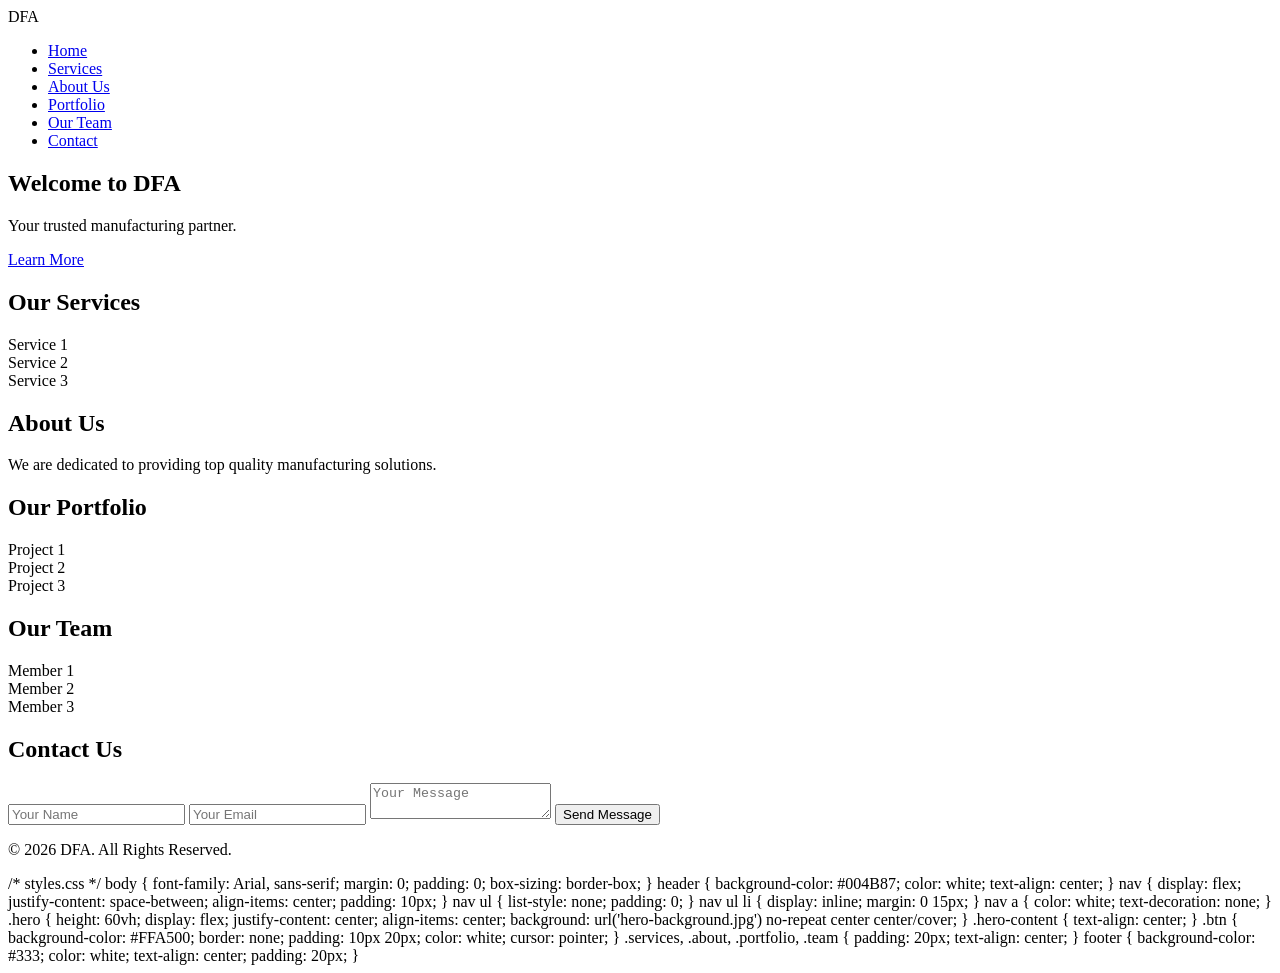
==== index.html @ 6124dcbf "Create landing page for DFA" ====
<!DOCTYPE html>
<html lang="en">
<head>
    <meta charset="UTF-8">
    <meta name="viewport" content="width=device-width, initial-scale=1.0">
    <title>DFA - Dhyan Fazar Alfiana</title>
    <link rel="stylesheet" href="styles.css">
    <script src="script.js" defer></script>
</head>
<body>
    <header>
        <nav>
            <div class="logo">DFA</div>
            <ul>
                <li><a href="#hero">Home</a></li>
                <li><a href="#services">Services</a></li>
                <li><a href="#about">About Us</a></li>
                <li><a href="#portfolio">Portfolio</a></li>
                <li><a href="#team">Our Team</a></li>
                <li><a href="#contact">Contact</a></li>
            </ul>
        </nav>
        <section class="hero" id="hero">
            <div class="hero-content">
                <h1>Welcome to DFA</h1>
                <p>Your trusted manufacturing partner.</p>
                <a href="#services" class="btn">Learn More</a>
            </div>
        </section>
    </header>

    <main>
        <section class="services" id="services">
            <h2>Our Services</h2>
            <div class="service-list">
                <div class="service-item">Service 1</div>
                <div class="service-item">Service 2</div>
                <div class="service-item">Service 3</div>
            </div>
        </section>

        <section class="about" id="about">
            <h2>About Us</h2>
            <p>We are dedicated to providing top quality manufacturing solutions.</p>
        </section>

        <section class="portfolio" id="portfolio">
            <h2>Our Portfolio</h2>
            <div class="portfolio-gallery">
                <div class="portfolio-item">Project 1</div>
                <div class="portfolio-item">Project 2</div>
                <div class="portfolio-item">Project 3</div>
            </div>
        </section>

        <section class="team" id="team">
            <h2>Our Team</h2>
            <div class="team-list">
                <div class="team-member">Member 1</div>
                <div class="team-member">Member 2</div>
                <div class="team-member">Member 3</div>
            </div>
        </section>
    </main>

    <footer id="contact">
        <h2>Contact Us</h2>
        <form>
            <input type="text" placeholder="Your Name" required>
            <input type="email" placeholder="Your Email" required>
            <textarea placeholder="Your Message" required></textarea>
            <button type="submit" class="btn">Send Message</button>
        </form>
        <p>&copy; 2026 DFA. All Rights Reserved.</p>
    </footer>
</body>
</html>

/* styles.css */
body {
    font-family: Arial, sans-serif;
    margin: 0;
    padding: 0;
    box-sizing: border-box;
}

header {
    background-color: #004B87;
    color: white;
    text-align: center;
}

nav {
    display: flex;
    justify-content: space-between;
    align-items: center;
    padding: 10px;
}

nav ul {
    list-style: none;
    padding: 0;
}

nav ul li {
    display: inline;
    margin: 0 15px;
}

nav a {
    color: white;
    text-decoration: none;
}

.hero {
    height: 60vh;
    display: flex;
    justify-content: center;
    align-items: center;
    background: url('hero-background.jpg') no-repeat center center/cover;
}

.hero-content {
    text-align: center;
}

.btn {
    background-color: #FFA500;
    border: none;
    padding: 10px 20px;
    color: white;
    cursor: pointer;
}

.services, .about, .portfolio, .team {
    padding: 20px;
    text-align: center;
}

footer {
    background-color: #333;
    color: white;
    text-align: center;
    padding: 20px;
}
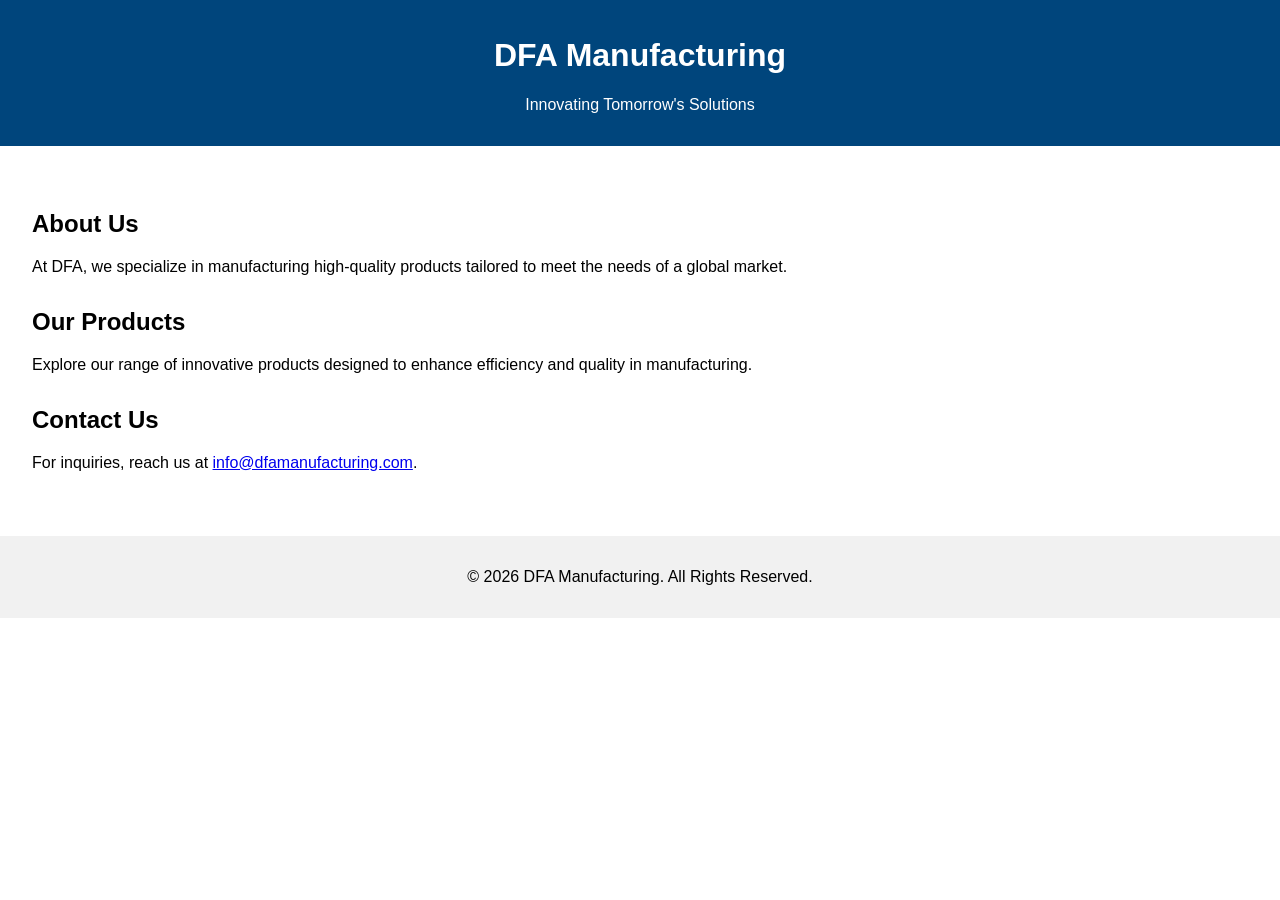
==== commit 4f8b4516: "Replace index.html with a modern landing page for DFA manufacturing company" ====
--- a/index.html
+++ b/index.html
@@ -3,143 +3,56 @@
 <head>
     <meta charset="UTF-8">
     <meta name="viewport" content="width=device-width, initial-scale=1.0">
-    <title>DFA - Dhyan Fazar Alfiana</title>
+    <title>DFA Manufacturing - Innovating Tomorrow</title>
     <link rel="stylesheet" href="styles.css">
-    <script src="script.js" defer></script>
+    <script src="scripts.js" defer></script>
+    <style>
+        body {
+            font-family: 'Arial', sans-serif;
+            margin: 0;
+            padding: 0;
+            box-sizing: border-box;
+        }
+        header {
+            background-color: #00457c;
+            color: white;
+            padding: 1rem;
+            text-align: center;
+        }
+        main {
+            padding: 2rem;
+        }
+        section {
+            margin: 2rem 0;
+        }
+        footer {
+            text-align: center;
+            padding: 1rem;
+            background-color: #f1f1f1;
+        }
+    </style>
 </head>
 <body>
     <header>
-        <nav>
-            <div class="logo">DFA</div>
-            <ul>
-                <li><a href="#hero">Home</a></li>
-                <li><a href="#services">Services</a></li>
-                <li><a href="#about">About Us</a></li>
-                <li><a href="#portfolio">Portfolio</a></li>
-                <li><a href="#team">Our Team</a></li>
-                <li><a href="#contact">Contact</a></li>
-            </ul>
-        </nav>
-        <section class="hero" id="hero">
-            <div class="hero-content">
-                <h1>Welcome to DFA</h1>
-                <p>Your trusted manufacturing partner.</p>
-                <a href="#services" class="btn">Learn More</a>
-            </div>
+        <h1>DFA Manufacturing</h1>
+        <p>Innovating Tomorrow's Solutions</p>
+    </header>
+    <main>
+        <section>
+            <h2>About Us</h2>
+            <p>At DFA, we specialize in manufacturing high-quality products tailored to meet the needs of a global market.</p>
         </section>
-    </header>
-
-    <main>
-        <section class="services" id="services">
-            <h2>Our Services</h2>
-            <div class="service-list">
-                <div class="service-item">Service 1</div>
-                <div class="service-item">Service 2</div>
-                <div class="service-item">Service 3</div>
-            </div>
+        <section>
+            <h2>Our Products</h2>
+            <p>Explore our range of innovative products designed to enhance efficiency and quality in manufacturing.</p>
         </section>
-
-        <section class="about" id="about">
-            <h2>About Us</h2>
-            <p>We are dedicated to providing top quality manufacturing solutions.</p>
-        </section>
-
-        <section class="portfolio" id="portfolio">
-            <h2>Our Portfolio</h2>
-            <div class="portfolio-gallery">
-                <div class="portfolio-item">Project 1</div>
-                <div class="portfolio-item">Project 2</div>
-                <div class="portfolio-item">Project 3</div>
-            </div>
-        </section>
-
-        <section class="team" id="team">
-            <h2>Our Team</h2>
-            <div class="team-list">
-                <div class="team-member">Member 1</div>
-                <div class="team-member">Member 2</div>
-                <div class="team-member">Member 3</div>
-            </div>
+        <section>
+            <h2>Contact Us</h2>
+            <p>For inquiries, reach us at <a href="mailto:info@dfamanufacturing.com">info@dfamanufacturing.com</a>.</p>
         </section>
     </main>
-
-    <footer id="contact">
-        <h2>Contact Us</h2>
-        <form>
-            <input type="text" placeholder="Your Name" required>
-            <input type="email" placeholder="Your Email" required>
-            <textarea placeholder="Your Message" required></textarea>
-            <button type="submit" class="btn">Send Message</button>
-        </form>
-        <p>&copy; 2026 DFA. All Rights Reserved.</p>
+    <footer>
+        <p>&copy; 2026 DFA Manufacturing. All Rights Reserved.</p>
     </footer>
 </body>
 </html>
-
-/* styles.css */
-body {
-    font-family: Arial, sans-serif;
-    margin: 0;
-    padding: 0;
-    box-sizing: border-box;
-}
-
-header {
-    background-color: #004B87;
-    color: white;
-    text-align: center;
-}
-
-nav {
-    display: flex;
-    justify-content: space-between;
-    align-items: center;
-    padding: 10px;
-}
-
-nav ul {
-    list-style: none;
-    padding: 0;
-}
-
-nav ul li {
-    display: inline;
-    margin: 0 15px;
-}
-
-nav a {
-    color: white;
-    text-decoration: none;
-}
-
-.hero {
-    height: 60vh;
-    display: flex;
-    justify-content: center;
-    align-items: center;
-    background: url('hero-background.jpg') no-repeat center center/cover;
-}
-
-.hero-content {
-    text-align: center;
-}
-
-.btn {
-    background-color: #FFA500;
-    border: none;
-    padding: 10px 20px;
-    color: white;
-    cursor: pointer;
-}
-
-.services, .about, .portfolio, .team {
-    padding: 20px;
-    text-align: center;
-}
-
-footer {
-    background-color: #333;
-    color: white;
-    text-align: center;
-    padding: 20px;
-}
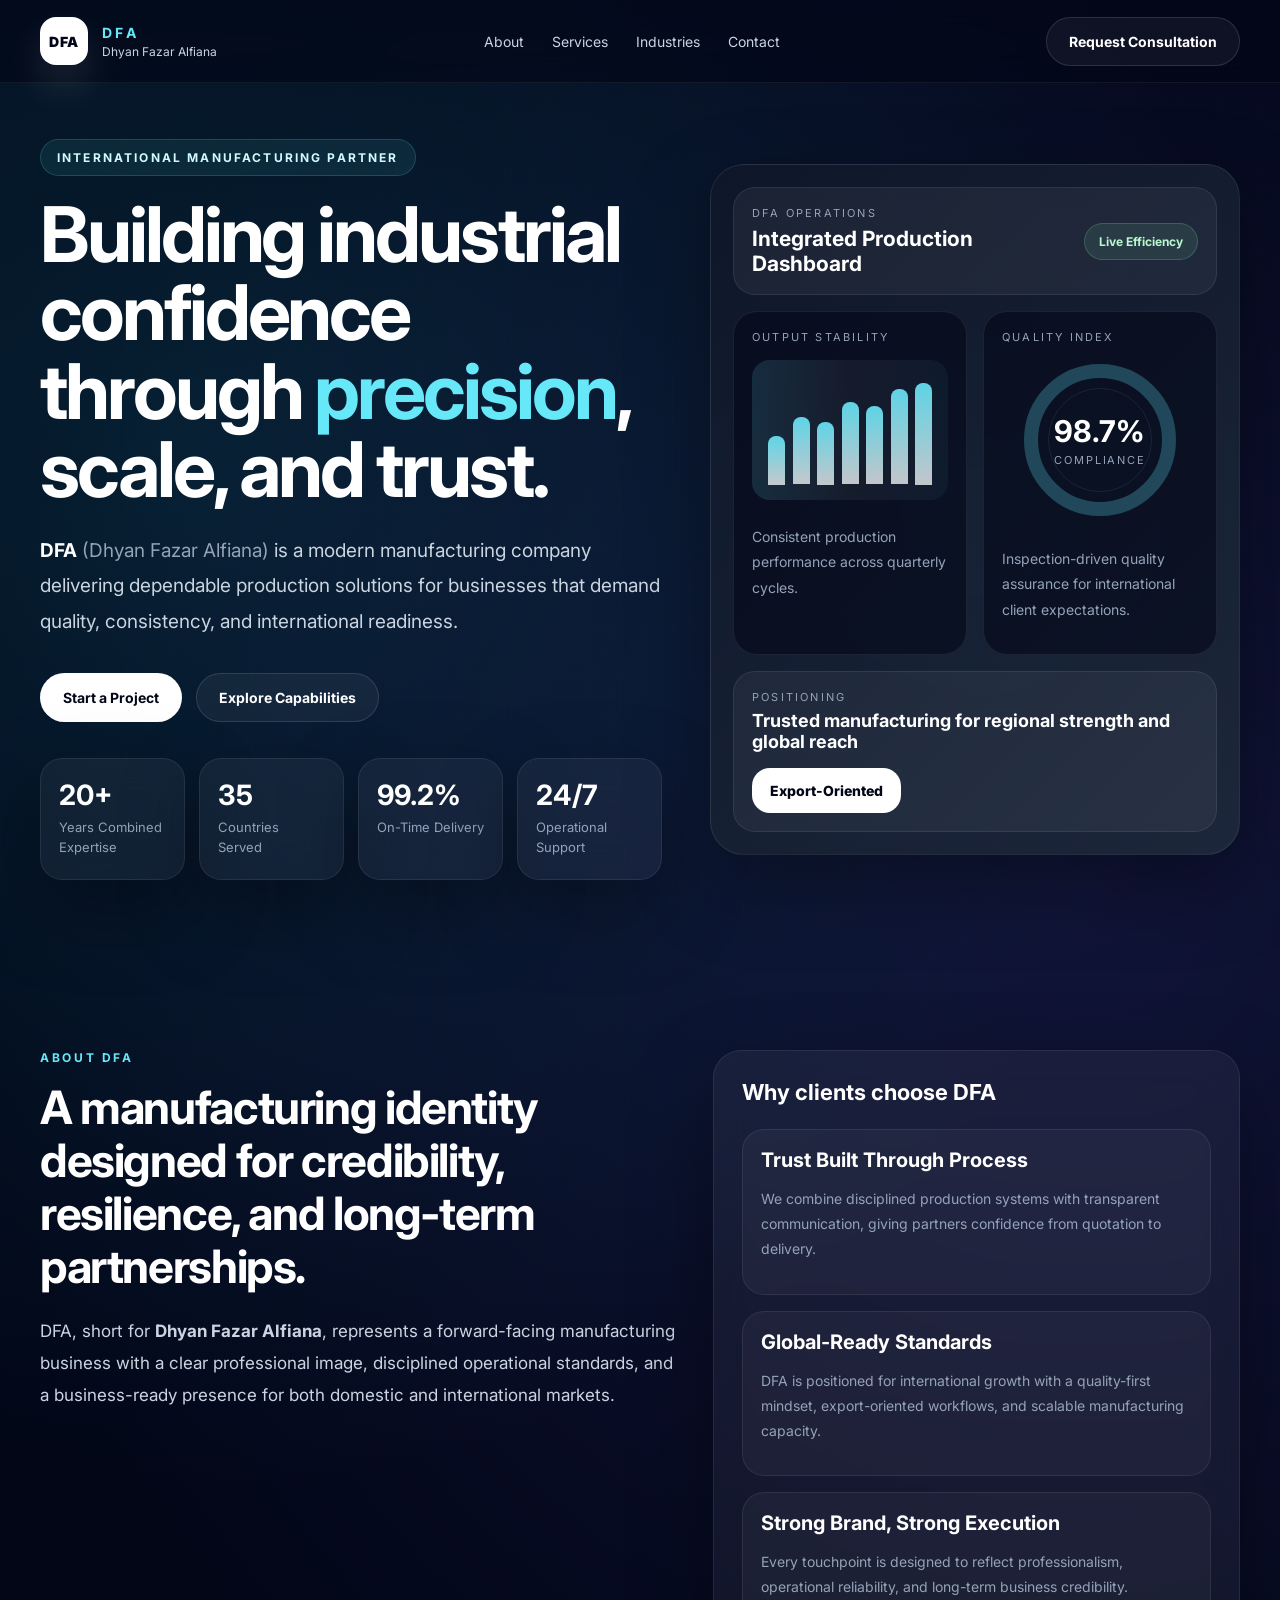
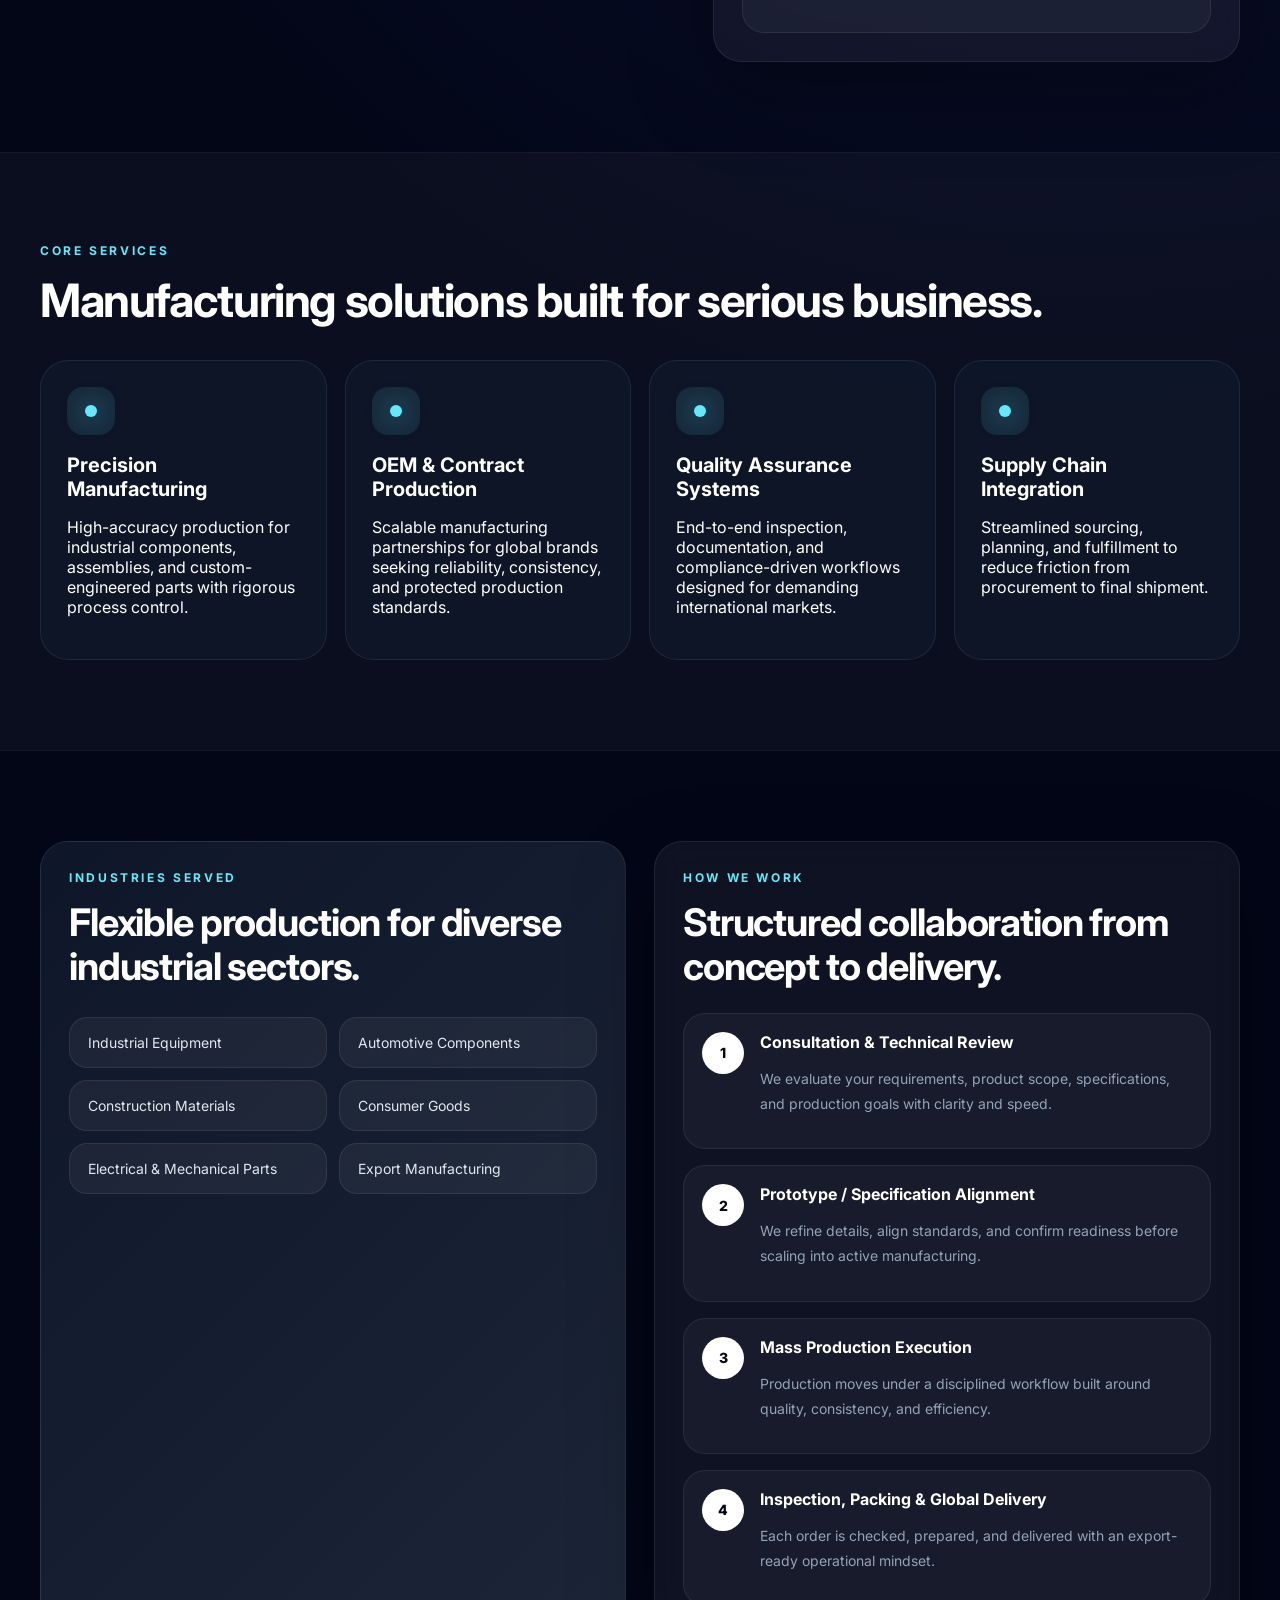
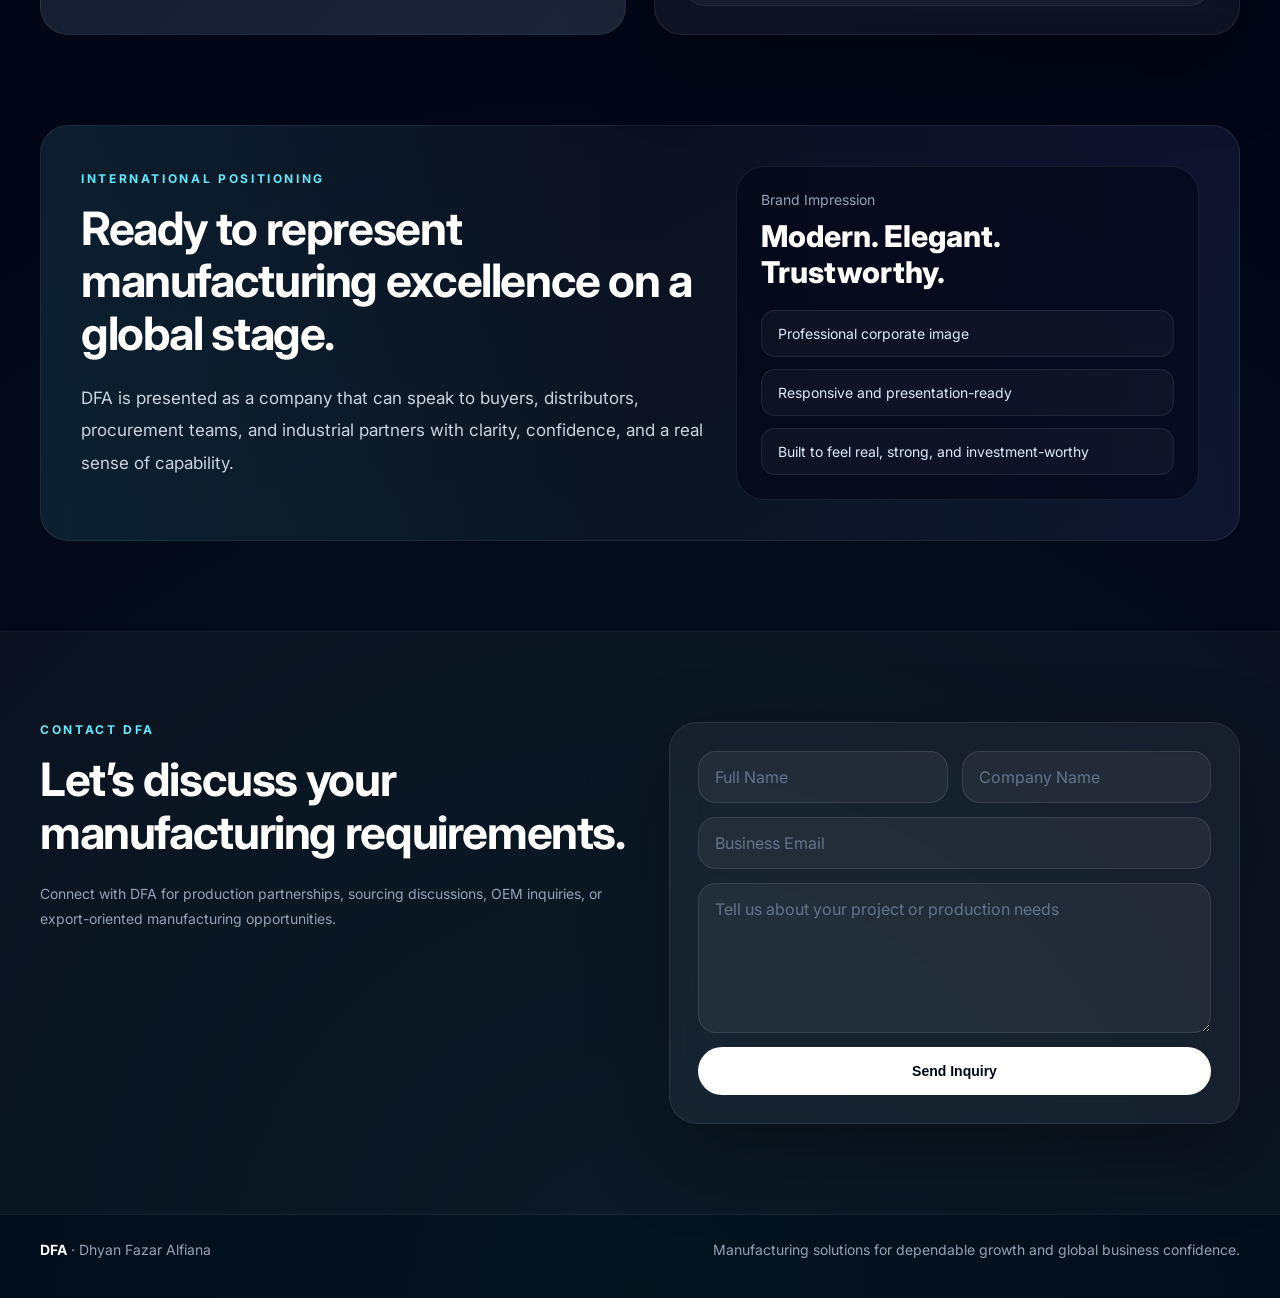
==== commit b99a42d0: "Create index.html for DFA website Add a complete HTML template for the DFA website with styling and " ====
--- a/index.html
+++ b/index.html
@@ -1,58 +1,1008 @@
 <!DOCTYPE html>
 <html lang="en">
 <head>
-    <meta charset="UTF-8">
-    <meta name="viewport" content="width=device-width, initial-scale=1.0">
-    <title>DFA Manufacturing - Innovating Tomorrow</title>
-    <link rel="stylesheet" href="styles.css">
-    <script src="scripts.js" defer></script>
-    <style>
-        body {
-            font-family: 'Arial', sans-serif;
-            margin: 0;
-            padding: 0;
-            box-sizing: border-box;
-        }
-        header {
-            background-color: #00457c;
-            color: white;
-            padding: 1rem;
-            text-align: center;
-        }
-        main {
-            padding: 2rem;
-        }
-        section {
-            margin: 2rem 0;
-        }
-        footer {
-            text-align: center;
-            padding: 1rem;
-            background-color: #f1f1f1;
-        }
-    </style>
+  <meta charset="UTF-8" />
+  <meta name="viewport" content="width=device-width, initial-scale=1.0" />
+  <title>DFA | Dhyan Fazar Alfiana</title>
+  <meta name="description" content="DFA (Dhyan Fazar Alfiana) is a modern manufacturing company delivering reliable, scalable, and international-ready production solutions." />
+  <link rel="preconnect" href="https://fonts.googleapis.com">
+  <link rel="preconnect" href="https://fonts.gstatic.com" crossorigin>
+  <link href="https://fonts.googleapis.com/css2?family=Inter:wght@400;500;600;700;800;900&display=swap" rel="stylesheet">
+  <style>
+    :root {
+      --bg: #020617;
+      --bg-soft: #0f172a;
+      --panel: rgba(255,255,255,0.05);
+      --panel-strong: rgba(255,255,255,0.08);
+      --line: rgba(255,255,255,0.10);
+      --text: #ffffff;
+      --muted: #94a3b8;
+      --muted-2: #cbd5e1;
+      --brand: #67e8f9;
+      --brand-soft: rgba(103, 232, 249, 0.12);
+      --success: #86efac;
+      --shadow: 0 30px 80px rgba(0,0,0,0.35);
+      --radius: 28px;
+      --radius-sm: 18px;
+      --container: 1200px;
+    }
+
+    * { box-sizing: border-box; }
+    html { scroll-behavior: smooth; }
+    body {
+      margin: 0;
+      font-family: 'Inter', sans-serif;
+      background:
+        radial-gradient(circle at 15% 10%, rgba(34,211,238,0.12), transparent 25%),
+        radial-gradient(circle at 85% 20%, rgba(99,102,241,0.15), transparent 30%),
+        radial-gradient(circle at 50% 100%, rgba(16,185,129,0.08), transparent 30%),
+        var(--bg);
+      color: var(--text);
+      overflow-x: hidden;
+    }
+
+    body::before {
+      content: "";
+      position: fixed;
+      inset: 0;
+      background-image:
+        linear-gradient(rgba(255,255,255,0.04) 1px, transparent 1px),
+        linear-gradient(90deg, rgba(255,255,255,0.04) 1px, transparent 1px);
+      background-size: 42px 42px;
+      opacity: 0.25;
+      pointer-events: none;
+      z-index: 0;
+    }
+
+    a { color: inherit; text-decoration: none; }
+    img { max-width: 100%; display: block; }
+
+    .container {
+      width: min(100% - 32px, var(--container));
+      margin: 0 auto;
+      position: relative;
+      z-index: 1;
+    }
+
+    .glass {
+      background: var(--panel);
+      backdrop-filter: blur(18px);
+      -webkit-backdrop-filter: blur(18px);
+      border: 1px solid rgba(255,255,255,0.08);
+      box-shadow: var(--shadow);
+    }
+
+    .section { padding: 90px 0; }
+    .tag {
+      display: inline-flex;
+      align-items: center;
+      gap: 10px;
+      padding: 10px 16px;
+      border-radius: 999px;
+      border: 1px solid rgba(103,232,249,0.18);
+      background: rgba(103,232,249,0.08);
+      color: #cffafe;
+      font-size: 12px;
+      font-weight: 700;
+      letter-spacing: 0.18em;
+      text-transform: uppercase;
+    }
+
+    .eyebrow {
+      color: var(--brand);
+      font-size: 12px;
+      font-weight: 700;
+      letter-spacing: 0.22em;
+      text-transform: uppercase;
+      margin-bottom: 16px;
+    }
+
+    .muted { color: var(--muted); }
+    .muted-light { color: var(--muted-2); }
+
+    .btn-row {
+      display: flex;
+      gap: 14px;
+      flex-wrap: wrap;
+      margin-top: 34px;
+    }
+
+    .btn {
+      display: inline-flex;
+      justify-content: center;
+      align-items: center;
+      gap: 10px;
+      padding: 15px 22px;
+      border-radius: 999px;
+      font-size: 14px;
+      font-weight: 700;
+      transition: 0.3s ease;
+      border: 1px solid transparent;
+    }
+
+    .btn-primary {
+      background: #ffffff;
+      color: #020617;
+    }
+
+    .btn-primary:hover {
+      transform: translateY(-2px);
+      box-shadow: 0 16px 40px rgba(255,255,255,0.12);
+    }
+
+    .btn-secondary {
+      background: rgba(255,255,255,0.05);
+      border-color: rgba(255,255,255,0.12);
+      color: #ffffff;
+    }
+
+    .btn-secondary:hover {
+      background: rgba(255,255,255,0.10);
+      transform: translateY(-2px);
+    }
+
+    .site-header {
+      position: sticky;
+      top: 0;
+      z-index: 50;
+      backdrop-filter: blur(16px);
+      -webkit-backdrop-filter: blur(16px);
+      background: rgba(2, 6, 23, 0.6);
+      border-bottom: 1px solid rgba(255,255,255,0.06);
+    }
+
+    .nav-wrap {
+      display: flex;
+      align-items: center;
+      justify-content: space-between;
+      gap: 20px;
+      min-height: 82px;
+    }
+
+    .brand {
+      display: flex;
+      align-items: center;
+      gap: 14px;
+    }
+
+    .brand-mark {
+      width: 48px;
+      height: 48px;
+      border-radius: 16px;
+      background: #ffffff;
+      color: #020617;
+      display: grid;
+      place-items: center;
+      font-size: 14px;
+      font-weight: 900;
+      letter-spacing: 0.06em;
+      box-shadow: 0 20px 40px rgba(255,255,255,0.12);
+    }
+
+    .brand-text strong {
+      display: block;
+      font-size: 14px;
+      letter-spacing: 0.24em;
+      color: var(--brand);
+    }
+
+    .brand-text span {
+      display: block;
+      margin-top: 3px;
+      color: var(--muted-2);
+      font-size: 12px;
+    }
+
+    .nav-links {
+      display: flex;
+      align-items: center;
+      gap: 28px;
+      color: var(--muted-2);
+      font-size: 14px;
+    }
+
+    .nav-links a:hover { color: #ffffff; }
+
+    .hero {
+      padding: 56px 0 80px;
+    }
+
+    .hero-grid {
+      display: grid;
+      grid-template-columns: 1.08fr 0.92fr;
+      gap: 48px;
+      align-items: center;
+    }
+
+    .hero h1 {
+      font-size: clamp(42px, 6vw, 78px);
+      line-height: 1.02;
+      margin: 20px 0 0;
+      max-width: 760px;
+      letter-spacing: -0.04em;
+    }
+
+    .hero h1 .accent { color: var(--brand); }
+
+    .hero p {
+      max-width: 720px;
+      color: var(--muted-2);
+      font-size: 19px;
+      line-height: 1.85;
+      margin-top: 24px;
+    }
+
+    .hero p strong { color: #ffffff; }
+
+    .stats {
+      display: grid;
+      grid-template-columns: repeat(4, 1fr);
+      gap: 14px;
+      margin-top: 36px;
+    }
+
+    .stat-card {
+      padding: 22px 18px;
+      border-radius: 22px;
+    }
+
+    .stat-card h3 {
+      margin: 0;
+      font-size: 28px;
+      line-height: 1;
+    }
+
+    .stat-card p {
+      margin: 8px 0 0;
+      font-size: 13px;
+      line-height: 1.55;
+      color: var(--muted);
+    }
+
+    .visual-shell {
+      position: relative;
+      animation: floatY 7s ease-in-out infinite;
+    }
+
+    .visual-shell::before {
+      content: "";
+      position: absolute;
+      inset: -18px;
+      border-radius: 38px;
+      background: radial-gradient(circle at center, rgba(103,232,249,0.18), transparent 60%);
+      filter: blur(18px);
+      z-index: -1;
+    }
+
+    .dashboard {
+      padding: 22px;
+      border-radius: 34px;
+      background: linear-gradient(135deg, rgba(15,23,42,0.95), rgba(30,41,59,0.92));
+      border: 1px solid rgba(255,255,255,0.08);
+      box-shadow: var(--shadow);
+    }
+
+    .dash-head, .dash-bottom {
+      border: 1px solid rgba(255,255,255,0.08);
+      background: rgba(255,255,255,0.05);
+      border-radius: 22px;
+    }
+
+    .dash-head {
+      padding: 18px;
+      display: flex;
+      justify-content: space-between;
+      gap: 16px;
+      align-items: center;
+      margin-bottom: 16px;
+    }
+
+    .dash-label {
+      font-size: 11px;
+      text-transform: uppercase;
+      letter-spacing: 0.20em;
+      color: var(--muted);
+      margin-bottom: 6px;
+    }
+
+    .dash-title {
+      font-size: 21px;
+      font-weight: 700;
+    }
+
+    .live-pill {
+      white-space: nowrap;
+      padding: 10px 14px;
+      border-radius: 999px;
+      background: rgba(134,239,172,0.10);
+      border: 1px solid rgba(134,239,172,0.20);
+      color: #bbf7d0;
+      font-size: 12px;
+      font-weight: 700;
+    }
+
+    .dash-grid {
+      display: grid;
+      grid-template-columns: 1fr 1fr;
+      gap: 16px;
+    }
+
+    .panel {
+      border-radius: 24px;
+      border: 1px solid rgba(255,255,255,0.08);
+      background: rgba(2,6,23,0.55);
+      padding: 18px;
+    }
+
+    .chart {
+      height: 140px;
+      border-radius: 18px;
+      background: linear-gradient(90deg, rgba(103,232,249,0.14), rgba(255,255,255,0.05), rgba(103,232,249,0.05));
+      display: flex;
+      align-items: end;
+      gap: 8px;
+      padding: 16px;
+      margin-top: 16px;
+    }
+
+    .bar {
+      flex: 1;
+      border-radius: 8px 8px 0 0;
+      background: linear-gradient(to top, rgba(255,255,255,0.75), rgba(103,232,249,0.9));
+      animation: rise 1.2s ease both;
+    }
+
+    .ring-wrap {
+      display: grid;
+      place-items: center;
+      padding: 14px 0 6px;
+    }
+
+    .ring {
+      width: 152px;
+      height: 152px;
+      border-radius: 50%;
+      border: 14px solid rgba(103,232,249,0.26);
+      position: relative;
+      display: grid;
+      place-items: center;
+    }
+
+    .ring::before {
+      content: "";
+      position: absolute;
+      inset: 10px;
+      border-radius: 50%;
+      border: 1px solid rgba(255,255,255,0.08);
+    }
+
+    .ring strong {
+      display: block;
+      font-size: 30px;
+    }
+
+    .ring span {
+      display: block;
+      margin-top: 4px;
+      text-align: center;
+      font-size: 11px;
+      letter-spacing: 0.18em;
+      text-transform: uppercase;
+      color: var(--muted);
+    }
+
+    .panel p, .dash-bottom p, .card p, .process-item p, .contact-copy p {
+      color: var(--muted);
+      line-height: 1.8;
+      font-size: 14px;
+    }
+
+    .dash-bottom {
+      margin-top: 16px;
+      padding: 18px;
+      display: flex;
+      justify-content: space-between;
+      gap: 16px;
+      align-items: center;
+      flex-wrap: wrap;
+    }
+
+    .export-pill {
+      padding: 14px 18px;
+      border-radius: 18px;
+      background: #ffffff;
+      color: #020617;
+      font-weight: 800;
+      font-size: 14px;
+    }
+
+    .grid-2 {
+      display: grid;
+      grid-template-columns: 1.1fr 0.9fr;
+      gap: 28px;
+    }
+
+    h2 {
+      margin: 0;
+      font-size: clamp(30px, 4vw, 46px);
+      line-height: 1.15;
+      letter-spacing: -0.03em;
+    }
+
+    .lead {
+      margin-top: 22px;
+      color: var(--muted-2);
+      line-height: 1.9;
+      font-size: 17px;
+      max-width: 760px;
+    }
+
+    .card {
+      padding: 28px;
+      border-radius: var(--radius);
+    }
+
+    .value-stack, .process-list {
+      display: grid;
+      gap: 16px;
+      margin-top: 24px;
+    }
+
+    .value-item, .process-item {
+      border-radius: 22px;
+      border: 1px solid rgba(255,255,255,0.08);
+      background: rgba(255,255,255,0.04);
+      padding: 18px;
+    }
+
+    .value-item h3, .service-card h3 {
+      margin: 0;
+      font-size: 20px;
+    }
+
+    .services-grid {
+      display: grid;
+      grid-template-columns: repeat(4, 1fr);
+      gap: 18px;
+      margin-top: 34px;
+    }
+
+    .service-card {
+      border-radius: var(--radius);
+      border: 1px solid rgba(255,255,255,0.08);
+      background: rgba(15,23,42,0.84);
+      padding: 26px;
+      transition: 0.3s ease;
+    }
+
+    .service-card:hover {
+      transform: translateY(-6px);
+      border-color: rgba(103,232,249,0.28);
+      background: rgba(15,23,42,0.96);
+    }
+
+    .icon-dot {
+      width: 48px;
+      height: 48px;
+      border-radius: 16px;
+      display: grid;
+      place-items: center;
+      background: rgba(103,232,249,0.10);
+      margin-bottom: 18px;
+    }
+
+    .icon-dot span {
+      width: 12px;
+      height: 12px;
+      border-radius: 50%;
+      background: var(--brand);
+      display: block;
+      box-shadow: 0 0 22px rgba(103,232,249,0.55);
+    }
+
+    .industries-grid {
+      display: grid;
+      grid-template-columns: 1fr 1fr;
+      gap: 28px;
+    }
+
+    .industry-list {
+      display: grid;
+      grid-template-columns: 1fr 1fr;
+      gap: 12px;
+      margin-top: 28px;
+    }
+
+    .industry-item {
+      padding: 16px 18px;
+      border-radius: 18px;
+      border: 1px solid rgba(255,255,255,0.08);
+      background: rgba(255,255,255,0.05);
+      color: #e2e8f0;
+      font-size: 14px;
+    }
+
+    .process-item {
+      display: flex;
+      gap: 16px;
+      align-items: flex-start;
+    }
+
+    .process-number {
+      width: 42px;
+      height: 42px;
+      border-radius: 999px;
+      background: #ffffff;
+      color: #020617;
+      display: grid;
+      place-items: center;
+      font-size: 14px;
+      font-weight: 800;
+      flex: 0 0 auto;
+    }
+
+    .cta-band {
+      border-radius: var(--radius);
+      padding: 40px;
+      border: 1px solid rgba(255,255,255,0.08);
+      background: linear-gradient(90deg, rgba(103,232,249,0.10), rgba(255,255,255,0.04), rgba(129,140,248,0.10));
+    }
+
+    .cta-grid {
+      display: grid;
+      grid-template-columns: 1.15fr 0.85fr;
+      gap: 28px;
+      align-items: center;
+    }
+
+    .impression-box {
+      padding: 24px;
+      border-radius: var(--radius);
+      border: 1px solid rgba(255,255,255,0.08);
+      background: rgba(2,6,23,0.60);
+    }
+
+    .impression-list {
+      display: grid;
+      gap: 12px;
+      margin-top: 20px;
+    }
+
+    .impression-item {
+      padding: 14px 16px;
+      border-radius: 14px;
+      border: 1px solid rgba(255,255,255,0.08);
+      background: rgba(255,255,255,0.04);
+      color: #dbeafe;
+      font-size: 14px;
+    }
+
+    .contact-grid {
+      display: grid;
+      grid-template-columns: 1fr 0.95fr;
+      gap: 28px;
+      align-items: start;
+    }
+
+    .contact-form {
+      padding: 28px;
+      border-radius: var(--radius);
+    }
+
+    .form-grid {
+      display: grid;
+      grid-template-columns: 1fr 1fr;
+      gap: 14px;
+    }
+
+    input, textarea {
+      width: 100%;
+      border: 1px solid rgba(255,255,255,0.10);
+      background: rgba(255,255,255,0.05);
+      border-radius: 18px;
+      color: #ffffff;
+      padding: 15px 16px;
+      font: inherit;
+      outline: none;
+      transition: border-color 0.2s ease, background 0.2s ease;
+    }
+
+    input::placeholder, textarea::placeholder { color: #64748b; }
+    input:focus, textarea:focus {
+      border-color: rgba(103,232,249,0.45);
+      background: rgba(255,255,255,0.07);
+    }
+
+    textarea {
+      min-height: 150px;
+      resize: vertical;
+      grid-column: 1 / -1;
+    }
+
+    .form-grid .full { grid-column: 1 / -1; }
+
+    .footer {
+      padding: 26px 0 40px;
+      border-top: 1px solid rgba(255,255,255,0.08);
+      color: var(--muted);
+    }
+
+    .footer-wrap {
+      display: flex;
+      justify-content: space-between;
+      gap: 20px;
+      flex-wrap: wrap;
+      font-size: 14px;
+    }
+
+    .reveal {
+      opacity: 0;
+      transform: translateY(24px);
+      transition: opacity 0.7s ease, transform 0.7s ease;
+    }
+
+    .reveal.visible {
+      opacity: 1;
+      transform: translateY(0);
+    }
+
+    @keyframes floatY {
+      0%, 100% { transform: translateY(0); }
+      50% { transform: translateY(-12px); }
+    }
+
+    @keyframes rise {
+      from { transform: scaleY(0.25); transform-origin: bottom; opacity: 0.45; }
+      to { transform: scaleY(1); transform-origin: bottom; opacity: 1; }
+    }
+
+    @media (max-width: 1100px) {
+      .hero-grid,
+      .grid-2,
+      .industries-grid,
+      .cta-grid,
+      .contact-grid,
+      .services-grid {
+        grid-template-columns: 1fr 1fr;
+      }
+
+      .services-grid {
+        grid-template-columns: repeat(2, 1fr);
+      }
+
+      .stats { grid-template-columns: repeat(2, 1fr); }
+    }
+
+    @media (max-width: 860px) {
+      .nav-links { display: none; }
+      .hero-grid,
+      .grid-2,
+      .industries-grid,
+      .cta-grid,
+      .contact-grid,
+      .dash-grid,
+      .services-grid,
+      .form-grid {
+        grid-template-columns: 1fr;
+      }
+
+      .industry-list { grid-template-columns: 1fr; }
+      .stats { grid-template-columns: 1fr 1fr; }
+      .hero { padding-top: 36px; }
+      .section { padding: 72px 0; }
+      .dash-head, .dash-bottom { flex-direction: column; align-items: flex-start; }
+      .form-grid .full, textarea { grid-column: auto; }
+    }
+
+    @media (max-width: 560px) {
+      .container { width: min(100% - 22px, var(--container)); }
+      .stats { grid-template-columns: 1fr; }
+      .btn, .site-header .btn-secondary { width: 100%; }
+      .nav-wrap { min-height: 74px; }
+      .brand-mark { width: 44px; height: 44px; }
+      .card, .contact-form, .cta-band, .dashboard { padding: 22px; }
+      .hero p, .lead { font-size: 16px; }
+    }
+  </style>
 </head>
 <body>
-    <header>
-        <h1>DFA Manufacturing</h1>
-        <p>Innovating Tomorrow's Solutions</p>
-    </header>
-    <main>
-        <section>
-            <h2>About Us</h2>
-            <p>At DFA, we specialize in manufacturing high-quality products tailored to meet the needs of a global market.</p>
-        </section>
-        <section>
-            <h2>Our Products</h2>
-            <p>Explore our range of innovative products designed to enhance efficiency and quality in manufacturing.</p>
-        </section>
-        <section>
-            <h2>Contact Us</h2>
-            <p>For inquiries, reach us at <a href="mailto:info@dfamanufacturing.com">info@dfamanufacturing.com</a>.</p>
-        </section>
-    </main>
-    <footer>
-        <p>&copy; 2026 DFA Manufacturing. All Rights Reserved.</p>
-    </footer>
+  <header class="site-header">
+    <div class="container nav-wrap">
+      <a href="#home" class="brand">
+        <div class="brand-mark">DFA</div>
+        <div class="brand-text">
+          <strong>DFA</strong>
+          <span>Dhyan Fazar Alfiana</span>
+        </div>
+      </a>
+
+      <nav class="nav-links">
+        <a href="#about">About</a>
+        <a href="#services">Services</a>
+        <a href="#industries">Industries</a>
+        <a href="#contact">Contact</a>
+      </nav>
+
+      <a href="#contact" class="btn btn-secondary">Request Consultation</a>
+    </div>
+  </header>
+
+  <main id="home">
+    <section class="hero">
+      <div class="container hero-grid">
+        <div class="reveal visible">
+          <div class="tag">International Manufacturing Partner</div>
+          <h1>
+            Building industrial confidence through <span class="accent">precision</span>, scale, and trust.
+          </h1>
+          <p>
+            <strong>DFA</strong> <span class="muted">(Dhyan Fazar Alfiana)</span> is a modern manufacturing company delivering dependable production solutions for businesses that demand quality, consistency, and international readiness.
+          </p>
+
+          <div class="btn-row">
+            <a href="#contact" class="btn btn-primary">Start a Project</a>
+            <a href="#services" class="btn btn-secondary">Explore Capabilities</a>
+          </div>
+
+          <div class="stats">
+            <div class="stat-card glass reveal">
+              <h3>20+</h3>
+              <p>Years Combined Expertise</p>
+            </div>
+            <div class="stat-card glass reveal">
+              <h3>35</h3>
+              <p>Countries Served</p>
+            </div>
+            <div class="stat-card glass reveal">
+              <h3>99.2%</h3>
+              <p>On-Time Delivery</p>
+            </div>
+            <div class="stat-card glass reveal">
+              <h3>24/7</h3>
+              <p>Operational Support</p>
+            </div>
+          </div>
+        </div>
+
+        <div class="visual-shell reveal">
+          <div class="dashboard">
+            <div class="dash-head">
+              <div>
+                <div class="dash-label">DFA Operations</div>
+                <div class="dash-title">Integrated Production Dashboard</div>
+              </div>
+              <div class="live-pill">Live Efficiency</div>
+            </div>
+
+            <div class="dash-grid">
+              <div class="panel">
+                <div class="dash-label">Output Stability</div>
+                <div class="chart">
+                  <div class="bar" style="height:45%"></div>
+                  <div class="bar" style="height:62%"></div>
+                  <div class="bar" style="height:58%"></div>
+                  <div class="bar" style="height:76%"></div>
+                  <div class="bar" style="height:72%"></div>
+                  <div class="bar" style="height:88%"></div>
+                  <div class="bar" style="height:94%"></div>
+                </div>
+                <p>Consistent production performance across quarterly cycles.</p>
+              </div>
+
+              <div class="panel">
+                <div class="dash-label">Quality Index</div>
+                <div class="ring-wrap">
+                  <div class="ring">
+                    <div>
+                      <strong>98.7%</strong>
+                      <span>Compliance</span>
+                    </div>
+                  </div>
+                </div>
+                <p>Inspection-driven quality assurance for international client expectations.</p>
+              </div>
+            </div>
+
+            <div class="dash-bottom">
+              <div>
+                <div class="dash-label">Positioning</div>
+                <div class="dash-title" style="font-size:18px">Trusted manufacturing for regional strength and global reach</div>
+              </div>
+              <div class="export-pill">Export-Oriented</div>
+            </div>
+          </div>
+        </div>
+      </div>
+    </section>
+
+    <section id="about" class="section">
+      <div class="container grid-2">
+        <div class="reveal">
+          <div class="eyebrow">About DFA</div>
+          <h2>A manufacturing identity designed for credibility, resilience, and long-term partnerships.</h2>
+          <p class="lead">
+            DFA, short for <strong>Dhyan Fazar Alfiana</strong>, represents a forward-facing manufacturing business with a clear professional image, disciplined operational standards, and a business-ready presence for both domestic and international markets.
+          </p>
+        </div>
+
+        <div class="card glass reveal">
+          <div style="font-size:22px;font-weight:700;">Why clients choose DFA</div>
+          <div class="value-stack">
+            <div class="value-item">
+              <h3>Trust Built Through Process</h3>
+              <p>We combine disciplined production systems with transparent communication, giving partners confidence from quotation to delivery.</p>
+            </div>
+            <div class="value-item">
+              <h3>Global-Ready Standards</h3>
+              <p>DFA is positioned for international growth with a quality-first mindset, export-oriented workflows, and scalable manufacturing capacity.</p>
+            </div>
+            <div class="value-item">
+              <h3>Strong Brand, Strong Execution</h3>
+              <p>Every touchpoint is designed to reflect professionalism, operational reliability, and long-term business credibility.</p>
+            </div>
+          </div>
+        </div>
+      </div>
+    </section>
+
+    <section id="services" class="section" style="background: rgba(255,255,255,0.03); border-top: 1px solid rgba(255,255,255,0.04); border-bottom: 1px solid rgba(255,255,255,0.04);">
+      <div class="container">
+        <div class="reveal">
+          <div class="eyebrow">Core Services</div>
+          <h2>Manufacturing solutions built for serious business.</h2>
+        </div>
+
+        <div class="services-grid">
+          <div class="service-card reveal">
+            <div class="icon-dot"><span></span></div>
+            <h3>Precision Manufacturing</h3>
+            <p>High-accuracy production for industrial components, assemblies, and custom-engineered parts with rigorous process control.</p>
+          </div>
+          <div class="service-card reveal">
+            <div class="icon-dot"><span></span></div>
+            <h3>OEM &amp; Contract Production</h3>
+            <p>Scalable manufacturing partnerships for global brands seeking reliability, consistency, and protected production standards.</p>
+          </div>
+          <div class="service-card reveal">
+            <div class="icon-dot"><span></span></div>
+            <h3>Quality Assurance Systems</h3>
+            <p>End-to-end inspection, documentation, and compliance-driven workflows designed for demanding international markets.</p>
+          </div>
+          <div class="service-card reveal">
+            <div class="icon-dot"><span></span></div>
+            <h3>Supply Chain Integration</h3>
+            <p>Streamlined sourcing, planning, and fulfillment to reduce friction from procurement to final shipment.</p>
+          </div>
+        </div>
+      </div>
+    </section>
+
+    <section id="industries" class="section">
+      <div class="container industries-grid">
+        <div class="card" style="border: 1px solid rgba(255,255,255,0.08); background: linear-gradient(135deg, rgba(15,23,42,0.95), rgba(30,41,59,0.92));">
+          <div class="eyebrow">Industries Served</div>
+          <h2 style="font-size:38px;">Flexible production for diverse industrial sectors.</h2>
+          <div class="industry-list">
+            <div class="industry-item">Industrial Equipment</div>
+            <div class="industry-item">Automotive Components</div>
+            <div class="industry-item">Construction Materials</div>
+            <div class="industry-item">Consumer Goods</div>
+            <div class="industry-item">Electrical &amp; Mechanical Parts</div>
+            <div class="industry-item">Export Manufacturing</div>
+          </div>
+        </div>
+
+        <div class="card glass reveal">
+          <div class="eyebrow">How We Work</div>
+          <h2 style="font-size:38px;">Structured collaboration from concept to delivery.</h2>
+          <div class="process-list">
+            <div class="process-item">
+              <div class="process-number">1</div>
+              <div>
+                <strong>Consultation &amp; Technical Review</strong>
+                <p>We evaluate your requirements, product scope, specifications, and production goals with clarity and speed.</p>
+              </div>
+            </div>
+            <div class="process-item">
+              <div class="process-number">2</div>
+              <div>
+                <strong>Prototype / Specification Alignment</strong>
+                <p>We refine details, align standards, and confirm readiness before scaling into active manufacturing.</p>
+              </div>
+            </div>
+            <div class="process-item">
+              <div class="process-number">3</div>
+              <div>
+                <strong>Mass Production Execution</strong>
+                <p>Production moves under a disciplined workflow built around quality, consistency, and efficiency.</p>
+              </div>
+            </div>
+            <div class="process-item">
+              <div class="process-number">4</div>
+              <div>
+                <strong>Inspection, Packing &amp; Global Delivery</strong>
+                <p>Each order is checked, prepared, and delivered with an export-ready operational mindset.</p>
+              </div>
+            </div>
+          </div>
+        </div>
+      </div>
+    </section>
+
+    <section class="section" style="padding-top: 0;">
+      <div class="container">
+        <div class="cta-band reveal">
+          <div class="cta-grid">
+            <div>
+              <div class="eyebrow">International Positioning</div>
+              <h2>Ready to represent manufacturing excellence on a global stage.</h2>
+              <p class="lead">
+                DFA is presented as a company that can speak to buyers, distributors, procurement teams, and industrial partners with clarity, confidence, and a real sense of capability.
+              </p>
+            </div>
+            <div class="impression-box">
+              <div class="muted" style="font-size:14px;">Brand Impression</div>
+              <div style="font-size:30px;font-weight:800;margin-top:10px;">Modern. Elegant. Trustworthy.</div>
+              <div class="impression-list">
+                <div class="impression-item">Professional corporate image</div>
+                <div class="impression-item">Responsive and presentation-ready</div>
+                <div class="impression-item">Built to feel real, strong, and investment-worthy</div>
+              </div>
+            </div>
+          </div>
+        </div>
+      </div>
+    </section>
+
+    <section id="contact" class="section" style="background: rgba(255,255,255,0.03); border-top: 1px solid rgba(255,255,255,0.04);">
+      <div class="container contact-grid">
+        <div class="contact-copy reveal">
+          <div class="eyebrow">Contact DFA</div>
+          <h2>Let’s discuss your manufacturing requirements.</h2>
+          <p class="lead">
+            Connect with DFA for production partnerships, sourcing discussions, OEM inquiries, or export-oriented manufacturing opportunities.
+          </p>
+        </div>
+
+        <form class="contact-form glass reveal">
+          <div class="form-grid">
+            <input type="text" placeholder="Full Name" />
+            <input type="text" placeholder="Company Name" />
+            <input type="email" placeholder="Business Email" class="full" />
+            <textarea placeholder="Tell us about your project or production needs"></textarea>
+            <button type="submit" class="btn btn-primary full">Send Inquiry</button>
+          </div>
+        </form>
+      </div>
+    </section>
+  </main>
+
+  <footer class="footer">
+    <div class="container footer-wrap">
+      <div><strong style="color:#fff;">DFA</strong> · Dhyan Fazar Alfiana</div>
+      <div>Manufacturing solutions for dependable growth and global business confidence.</div>
+    </div>
+  </footer>
+
+  <script>
+    const observer = new IntersectionObserver((entries) => {
+      entries.forEach((entry) => {
+        if (entry.isIntersecting) {
+          entry.target.classList.add('visible');
+        }
+      });
+    }, { threshold: 0.12 });
+
+    document.querySelectorAll('.reveal').forEach((el) => observer.observe(el));
+
+    const form = document.querySelector('form');
+    if (form) {
+      form.addEventListener('submit', function (e) {
+        e.preventDefault();
+        alert('Inquiry form submitted. Connect this form to your email service or backend for production use.');
+      });
+    }
+  </script>
 </body>
-</html>
+  </html>
+              
